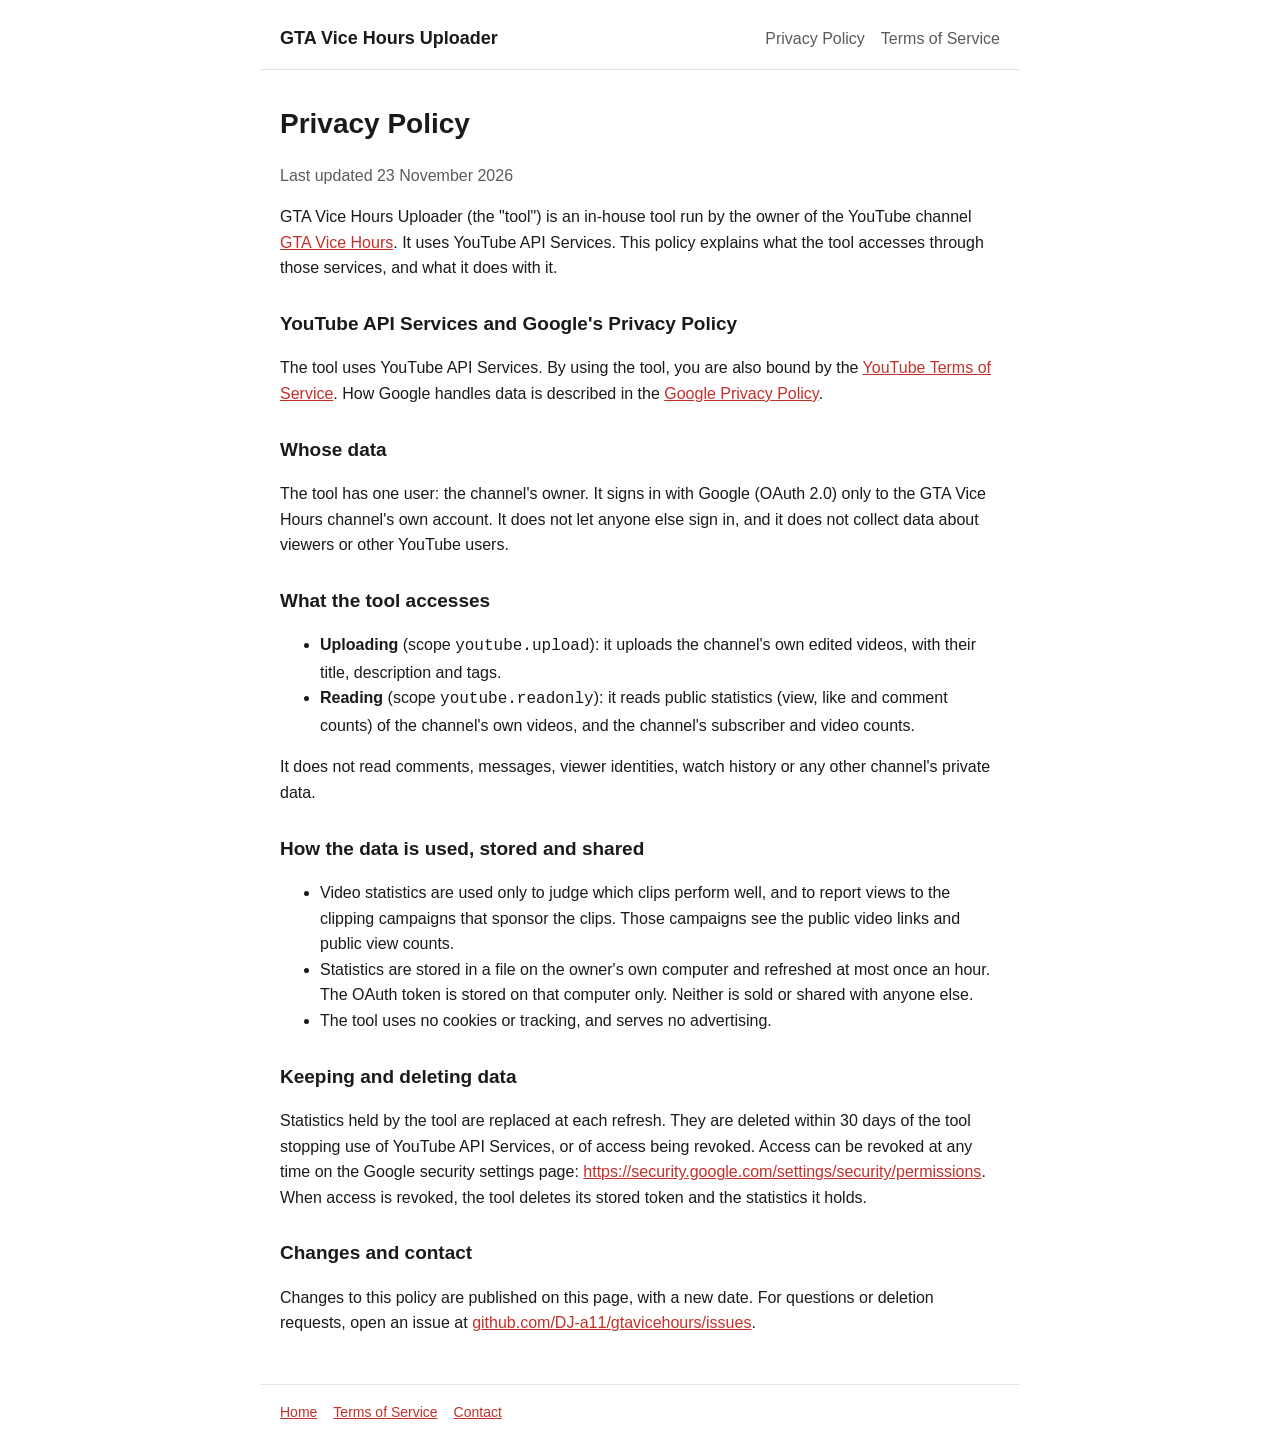
==== privacy.html @ a9954fec "GTA Vice Hours Uploader: home, privacy policy, terms" ====
<!doctype html>
<html lang="en"><head><meta charset="utf-8"><meta name="viewport" content="width=device-width,initial-scale=1">
<title>Privacy Policy</title><link rel="stylesheet" href="style.css"></head>
<body>
<header><a class="brand" href="./">GTA Vice Hours Uploader</a>
<nav><a href="privacy.html">Privacy Policy</a><a href="terms.html">Terms of Service</a></nav></header>
<main>
<h1>Privacy Policy</h1>
<p class="muted">Last updated 23 November 2026</p>

<p>GTA Vice Hours Uploader (the "tool") is an in-house tool run by the owner of the YouTube channel
<a href="https://www.youtube.com/@gtavicehours">GTA Vice Hours</a>. It uses YouTube API Services. This policy
explains what the tool accesses through those services, and what it does with it.</p>

<h2>YouTube API Services and Google's Privacy Policy</h2>
<p>The tool uses YouTube API Services. By using the tool, you are also bound by the
<a href="https://www.youtube.com/t/terms">YouTube Terms of Service</a>. How Google handles data is described in
the <a href="http://www.google.com/policies/privacy">Google Privacy Policy</a>.</p>

<h2>Whose data</h2>
<p>The tool has one user: the channel's owner. It signs in with Google (OAuth 2.0) only to the GTA Vice Hours
channel's own account. It does not let anyone else sign in, and it does not collect data about viewers or other
YouTube users.</p>

<h2>What the tool accesses</h2>
<ul>
<li><strong>Uploading</strong> (scope <code>youtube.upload</code>): it uploads the channel's own edited videos,
with their title, description and tags.</li>
<li><strong>Reading</strong> (scope <code>youtube.readonly</code>): it reads public statistics (view, like and
comment counts) of the channel's own videos, and the channel's subscriber and video counts.</li>
</ul>
<p>It does not read comments, messages, viewer identities, watch history or any other channel's private data.</p>

<h2>How the data is used, stored and shared</h2>
<ul>
<li>Video statistics are used only to judge which clips perform well, and to report views to the clipping
campaigns that sponsor the clips. Those campaigns see the public video links and public view counts.</li>
<li>Statistics are stored in a file on the owner's own computer and refreshed at most once an hour. The OAuth
token is stored on that computer only. Neither is sold or shared with anyone else.</li>
<li>The tool uses no cookies or tracking, and serves no advertising.</li>
</ul>

<h2>Keeping and deleting data</h2>
<p>Statistics held by the tool are replaced at each refresh. They are deleted within 30 days of the tool stopping
use of YouTube API Services, or of access being revoked. Access can be revoked at any time on the Google security
settings page: <a href="https://security.google.com/settings/security/permissions">https://security.google.com/settings/security/permissions</a>.
When access is revoked, the tool deletes its stored token and the statistics it holds.</p>

<h2>Changes and contact</h2>
<p>Changes to this policy are published on this page, with a new date. For questions or deletion requests, open an
issue at <a href="https://github.com/DJ-a11/gtavicehours/issues">github.com/DJ-a11/gtavicehours/issues</a>.</p>
</main>
<footer><a href="./">Home</a><a href="terms.html">Terms of Service</a><a href="https://github.com/DJ-a11/gtavicehours/issues">Contact</a></footer>
</body></html>
---- style.css ----
:root{--bg:#fff;--fg:#1a1a1a;--muted:#5b5b5b;--line:#e4e4e4;--accent:#c4302b}
@media (prefers-color-scheme:dark){:root{--bg:#121212;--fg:#ececec;--muted:#a8a8a8;--line:#2c2c2c;--accent:#ff5a52}}
*{box-sizing:border-box}body{margin:0;background:var(--bg);color:var(--fg);font:16px/1.6 -apple-system,BlinkMacSystemFont,"Segoe UI",Roboto,sans-serif}
header,main,footer{max-width:760px;margin:0 auto;padding:0 20px}
header{display:flex;justify-content:space-between;align-items:center;padding-top:24px;padding-bottom:16px;border-bottom:1px solid var(--line);flex-wrap:wrap;gap:8px}
header a.brand{font-weight:700;font-size:18px;color:var(--fg);text-decoration:none}
nav a{margin-left:16px;color:var(--muted);text-decoration:none}nav a:hover{color:var(--fg)}
h1{font-size:28px;margin:32px 0 8px}h2{font-size:19px;margin:28px 0 6px}
.muted{color:var(--muted)}a{color:var(--accent)}
.badge{display:inline-flex;align-items:center;gap:8px;border:1px solid var(--line);border-radius:8px;padding:8px 12px;margin:12px 0}
.yt{width:28px;height:20px;background:#ff0000;border-radius:5px;position:relative}.yt:after{content:"";position:absolute;left:11px;top:5px;border-left:8px solid #fff;border-top:5px solid transparent;border-bottom:5px solid transparent}
footer{border-top:1px solid var(--line);margin-top:48px;padding-top:16px;padding-bottom:32px;font-size:14px}
footer a{margin-right:16px}
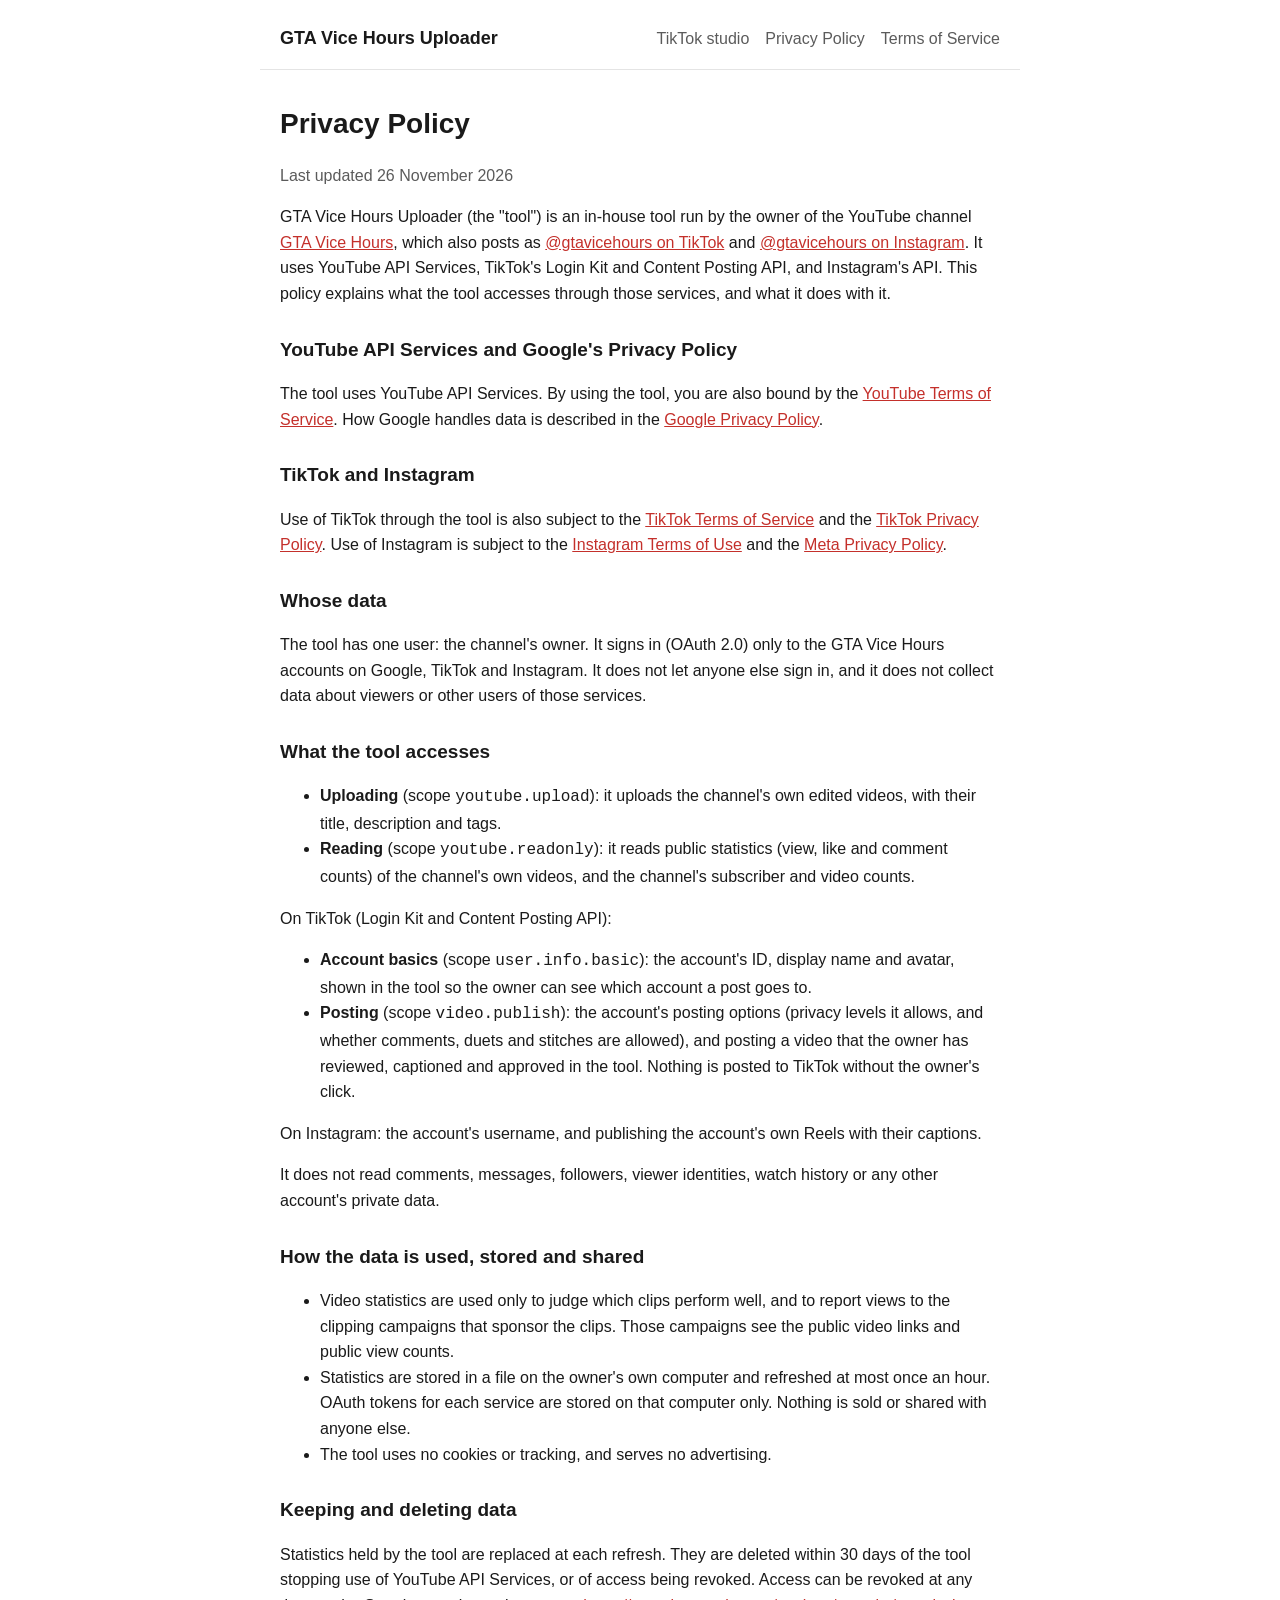
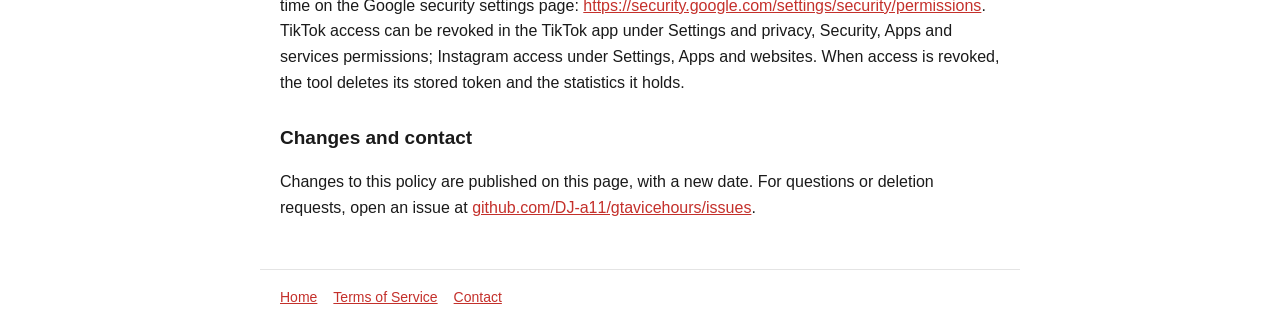
==== commit 76bef27c: "TikTok: studio page (review, privacy choice and consent before each post), sign-in callback, URL ver" ====
--- a/privacy.html
+++ b/privacy.html
@@ -3,24 +3,33 @@
 <title>Privacy Policy</title><link rel="stylesheet" href="style.css"></head>
 <body>
 <header><a class="brand" href="./">GTA Vice Hours Uploader</a>
-<nav><a href="privacy.html">Privacy Policy</a><a href="terms.html">Terms of Service</a></nav></header>
+<nav><a href="studio.html">TikTok studio</a><a href="privacy.html">Privacy Policy</a><a href="terms.html">Terms of Service</a></nav></header>
 <main>
 <h1>Privacy Policy</h1>
-<p class="muted">Last updated 23 November 2026</p>
+<p class="muted">Last updated 26 November 2026</p>
 
 <p>GTA Vice Hours Uploader (the "tool") is an in-house tool run by the owner of the YouTube channel
-<a href="https://www.youtube.com/@gtavicehours">GTA Vice Hours</a>. It uses YouTube API Services. This policy
-explains what the tool accesses through those services, and what it does with it.</p>
+<a href="https://www.youtube.com/@gtavicehours">GTA Vice Hours</a>, which also posts as
+<a href="https://www.tiktok.com/@gtavicehours">@gtavicehours on TikTok</a> and
+<a href="https://www.instagram.com/gtavicehours/">@gtavicehours on Instagram</a>. It uses YouTube API Services,
+TikTok's Login Kit and Content Posting API, and Instagram's API. This policy explains what the tool accesses
+through those services, and what it does with it.</p>
 
 <h2>YouTube API Services and Google's Privacy Policy</h2>
 <p>The tool uses YouTube API Services. By using the tool, you are also bound by the
 <a href="https://www.youtube.com/t/terms">YouTube Terms of Service</a>. How Google handles data is described in
 the <a href="http://www.google.com/policies/privacy">Google Privacy Policy</a>.</p>
 
+<h2>TikTok and Instagram</h2>
+<p>Use of TikTok through the tool is also subject to the <a href="https://www.tiktok.com/legal/terms-of-service">TikTok
+Terms of Service</a> and the <a href="https://www.tiktok.com/legal/privacy-policy">TikTok Privacy Policy</a>. Use of
+Instagram is subject to the <a href="https://help.instagram.com/581066165581870">Instagram Terms of Use</a> and the
+<a href="https://privacycenter.instagram.com/policy">Meta Privacy Policy</a>.</p>
+
 <h2>Whose data</h2>
-<p>The tool has one user: the channel's owner. It signs in with Google (OAuth 2.0) only to the GTA Vice Hours
-channel's own account. It does not let anyone else sign in, and it does not collect data about viewers or other
-YouTube users.</p>
+<p>The tool has one user: the channel's owner. It signs in (OAuth 2.0) only to the GTA Vice Hours accounts on
+Google, TikTok and Instagram. It does not let anyone else sign in, and it does not collect data about viewers or
+other users of those services.</p>
 
 <h2>What the tool accesses</h2>
 <ul>
@@ -29,14 +38,24 @@
 <li><strong>Reading</strong> (scope <code>youtube.readonly</code>): it reads public statistics (view, like and
 comment counts) of the channel's own videos, and the channel's subscriber and video counts.</li>
 </ul>
-<p>It does not read comments, messages, viewer identities, watch history or any other channel's private data.</p>
+<p>On TikTok (Login Kit and Content Posting API):</p>
+<ul>
+<li><strong>Account basics</strong> (scope <code>user.info.basic</code>): the account's ID, display name and
+avatar, shown in the tool so the owner can see which account a post goes to.</li>
+<li><strong>Posting</strong> (scope <code>video.publish</code>): the account's posting options (privacy levels it
+allows, and whether comments, duets and stitches are allowed), and posting a video that the owner has reviewed,
+captioned and approved in the tool. Nothing is posted to TikTok without the owner's click.</li>
+</ul>
+<p>On Instagram: the account's username, and publishing the account's own Reels with their captions.</p>
+<p>It does not read comments, messages, followers, viewer identities, watch history or any other account's
+private data.</p>
 
 <h2>How the data is used, stored and shared</h2>
 <ul>
 <li>Video statistics are used only to judge which clips perform well, and to report views to the clipping
 campaigns that sponsor the clips. Those campaigns see the public video links and public view counts.</li>
-<li>Statistics are stored in a file on the owner's own computer and refreshed at most once an hour. The OAuth
-token is stored on that computer only. Neither is sold or shared with anyone else.</li>
+<li>Statistics are stored in a file on the owner's own computer and refreshed at most once an hour. OAuth
+tokens for each service are stored on that computer only. Nothing is sold or shared with anyone else.</li>
 <li>The tool uses no cookies or tracking, and serves no advertising.</li>
 </ul>
 
@@ -44,6 +63,8 @@
 <p>Statistics held by the tool are replaced at each refresh. They are deleted within 30 days of the tool stopping
 use of YouTube API Services, or of access being revoked. Access can be revoked at any time on the Google security
 settings page: <a href="https://security.google.com/settings/security/permissions">https://security.google.com/settings/security/permissions</a>.
+TikTok access can be revoked in the TikTok app under Settings and privacy, Security, Apps and services
+permissions; Instagram access under Settings, Apps and websites.
 When access is revoked, the tool deletes its stored token and the statistics it holds.</p>
 
 <h2>Changes and contact</h2>
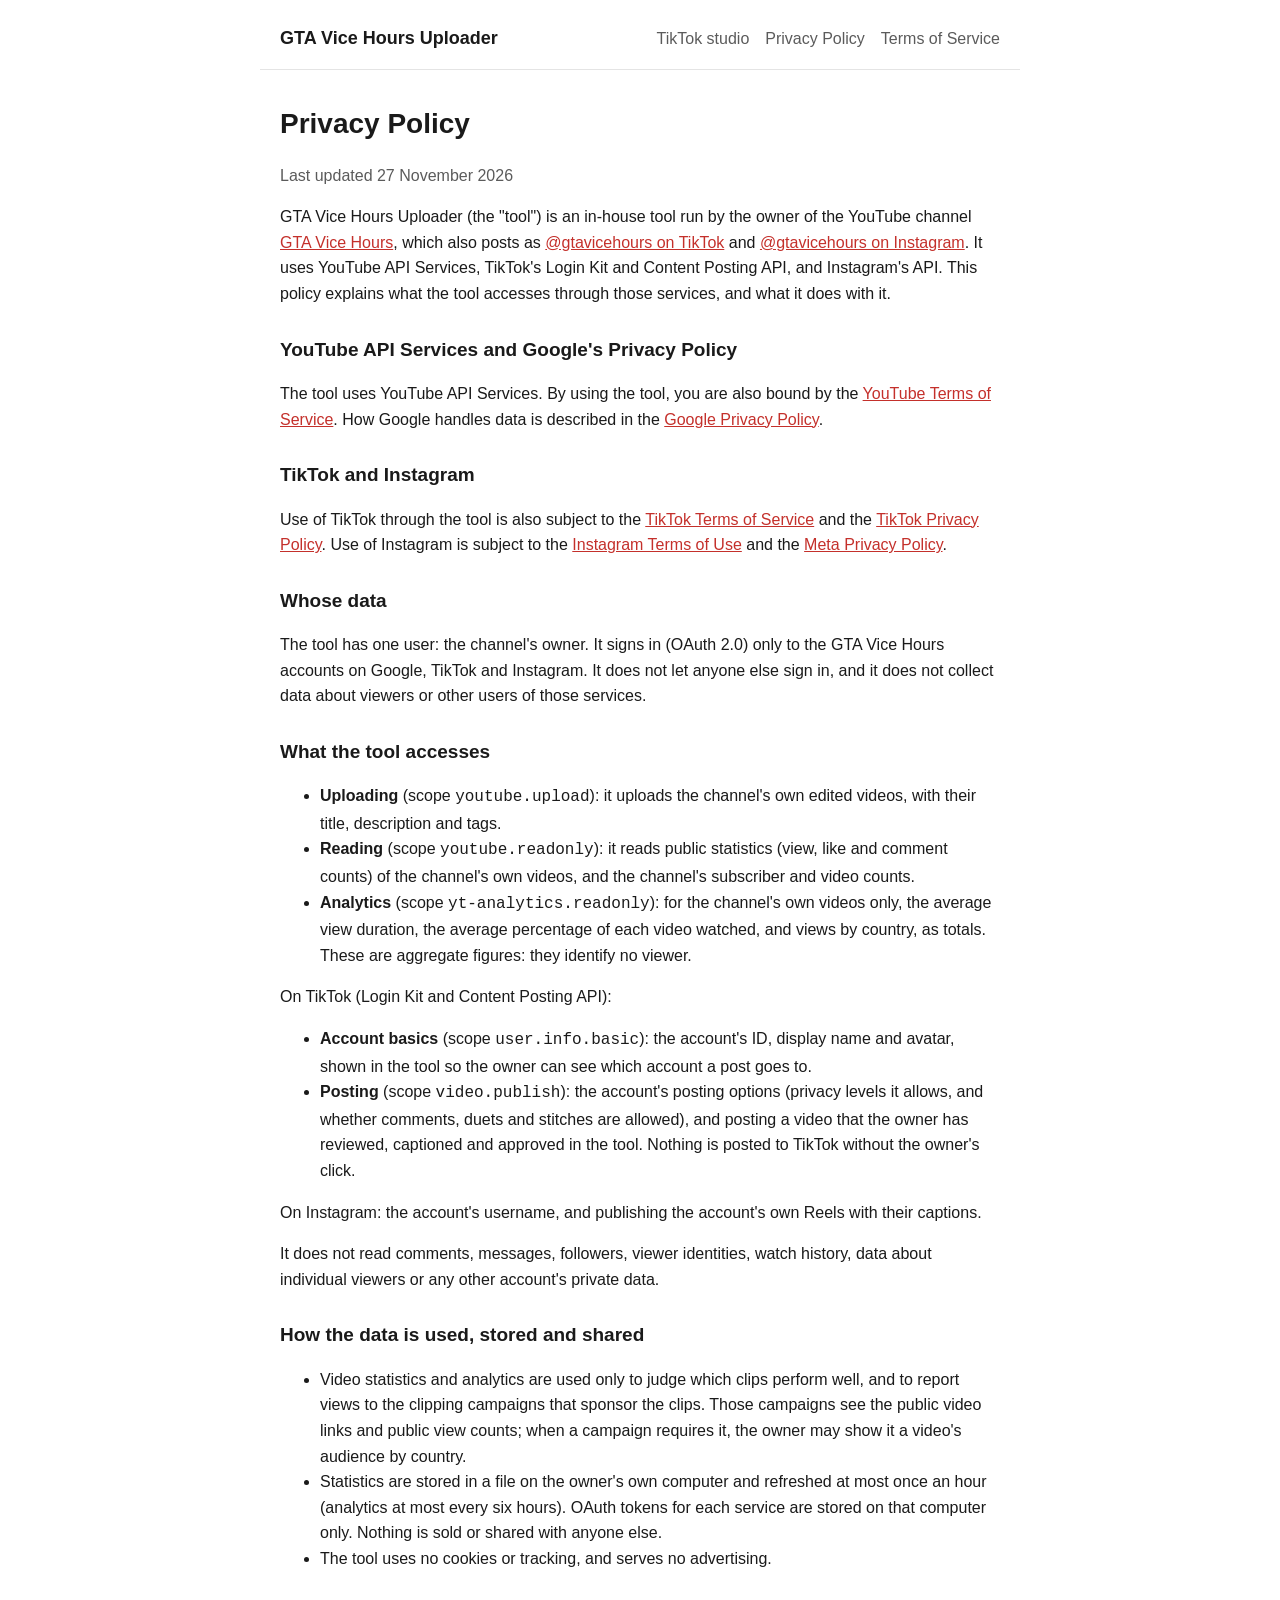
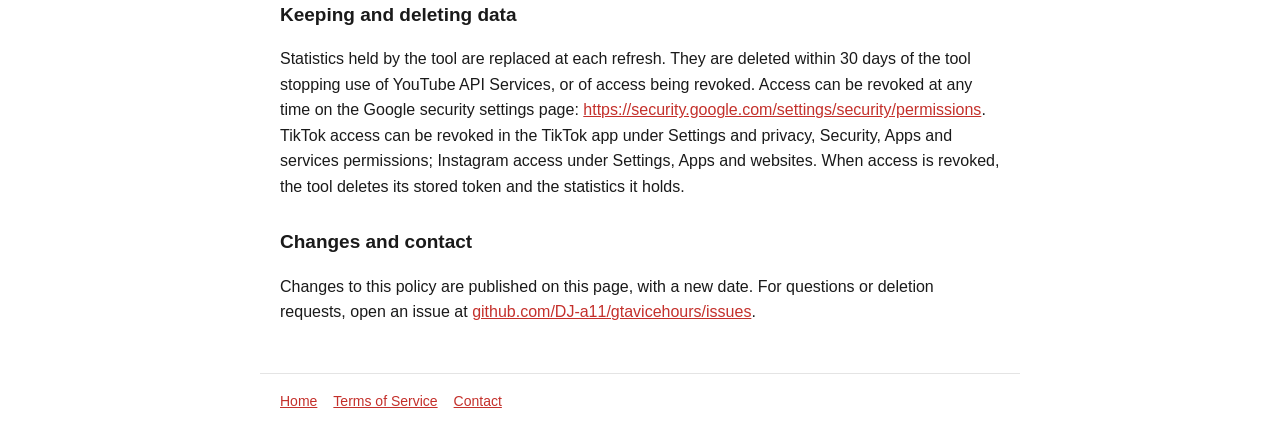
==== commit 15d0ed4d: "Privacy: YouTube Analytics (watch time, views by country) for the channel's own videos" ====
--- a/privacy.html
+++ b/privacy.html
@@ -6,7 +6,7 @@
 <nav><a href="studio.html">TikTok studio</a><a href="privacy.html">Privacy Policy</a><a href="terms.html">Terms of Service</a></nav></header>
 <main>
 <h1>Privacy Policy</h1>
-<p class="muted">Last updated 26 November 2026</p>
+<p class="muted">Last updated 27 November 2026</p>
 
 <p>GTA Vice Hours Uploader (the "tool") is an in-house tool run by the owner of the YouTube channel
 <a href="https://www.youtube.com/@gtavicehours">GTA Vice Hours</a>, which also posts as
@@ -37,6 +37,9 @@
 with their title, description and tags.</li>
 <li><strong>Reading</strong> (scope <code>youtube.readonly</code>): it reads public statistics (view, like and
 comment counts) of the channel's own videos, and the channel's subscriber and video counts.</li>
+<li><strong>Analytics</strong> (scope <code>yt-analytics.readonly</code>): for the channel's own videos only, the
+average view duration, the average percentage of each video watched, and views by country, as totals. These
+are aggregate figures: they identify no viewer.</li>
 </ul>
 <p>On TikTok (Login Kit and Content Posting API):</p>
 <ul>
@@ -47,14 +50,15 @@
 captioned and approved in the tool. Nothing is posted to TikTok without the owner's click.</li>
 </ul>
 <p>On Instagram: the account's username, and publishing the account's own Reels with their captions.</p>
-<p>It does not read comments, messages, followers, viewer identities, watch history or any other account's
+<p>It does not read comments, messages, followers, viewer identities, watch history, data about individual viewers or any other account's
 private data.</p>
 
 <h2>How the data is used, stored and shared</h2>
 <ul>
-<li>Video statistics are used only to judge which clips perform well, and to report views to the clipping
-campaigns that sponsor the clips. Those campaigns see the public video links and public view counts.</li>
-<li>Statistics are stored in a file on the owner's own computer and refreshed at most once an hour. OAuth
+<li>Video statistics and analytics are used only to judge which clips perform well, and to report views to the
+clipping campaigns that sponsor the clips. Those campaigns see the public video links and public view counts;
+when a campaign requires it, the owner may show it a video's audience by country.</li>
+<li>Statistics are stored in a file on the owner's own computer and refreshed at most once an hour (analytics at most every six hours). OAuth
 tokens for each service are stored on that computer only. Nothing is sold or shared with anyone else.</li>
 <li>The tool uses no cookies or tracking, and serves no advertising.</li>
 </ul>
